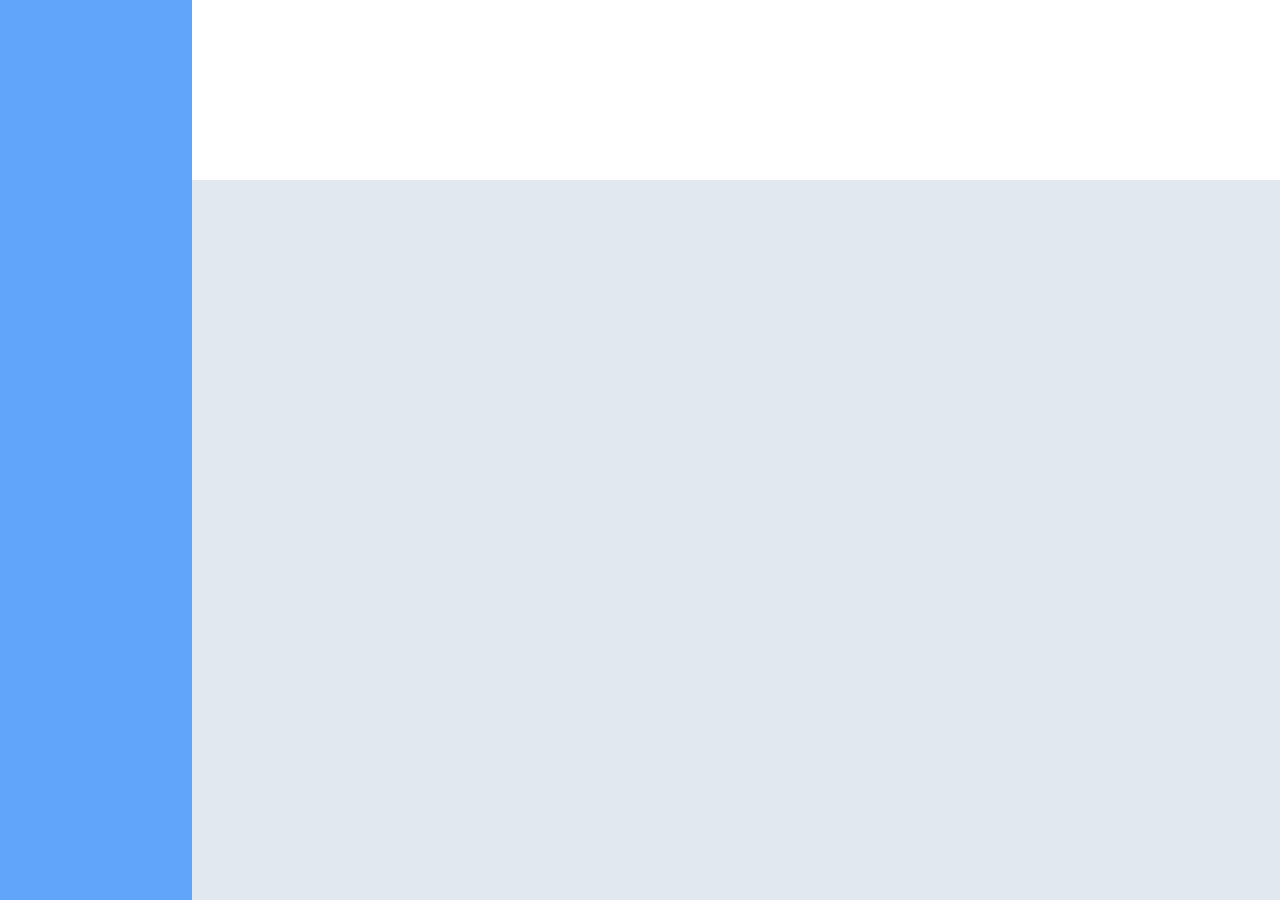
==== index.html @ 9d152184 "Set up initial structure and colour scheme" ====
<!DOCTYPE html>
<html lang="en">
	<head>
		<meta charset="UTF-8" />
		<meta name="viewport" content="width=device-width, initial-scale=1.0" />
		<link rel="stylesheet" href="style.css" />
		<title>Document</title>
	</head>
	<body>
		<!-- Sidebar -->

		<div class="sidebar"></div>

		<!-- Header -->

		<header></header>

		<!-- Main -->

		<main></main>
	</body>
</html>
---- style.css ----
@import url("https://fonts.googleapis.com/css2?family=Roboto:wght@100;300;400;500;700;900&display=swap");

/* General Styling */

* {
	box-sizing: border-box;
	padding: 0;
	margin: 0;
	font-size: 16px;
}

body {
	display: grid;
	grid-template-columns: 15% 85%;
	grid-template-rows: 20% 80%;
	grid-template-areas:
		"sidebar header"
		"sidebar main";
	height: 100vh;
}

/* Sidebar Styling */

div.sidebar {
	grid-area: sidebar;
	background-color: #60a5fa;
}

/* Header */

header {
	grid-area: header;
	background-color: white;
}

/* Main  */

main {
	grid-area: main;
	background-color: #e2e8f0;
}
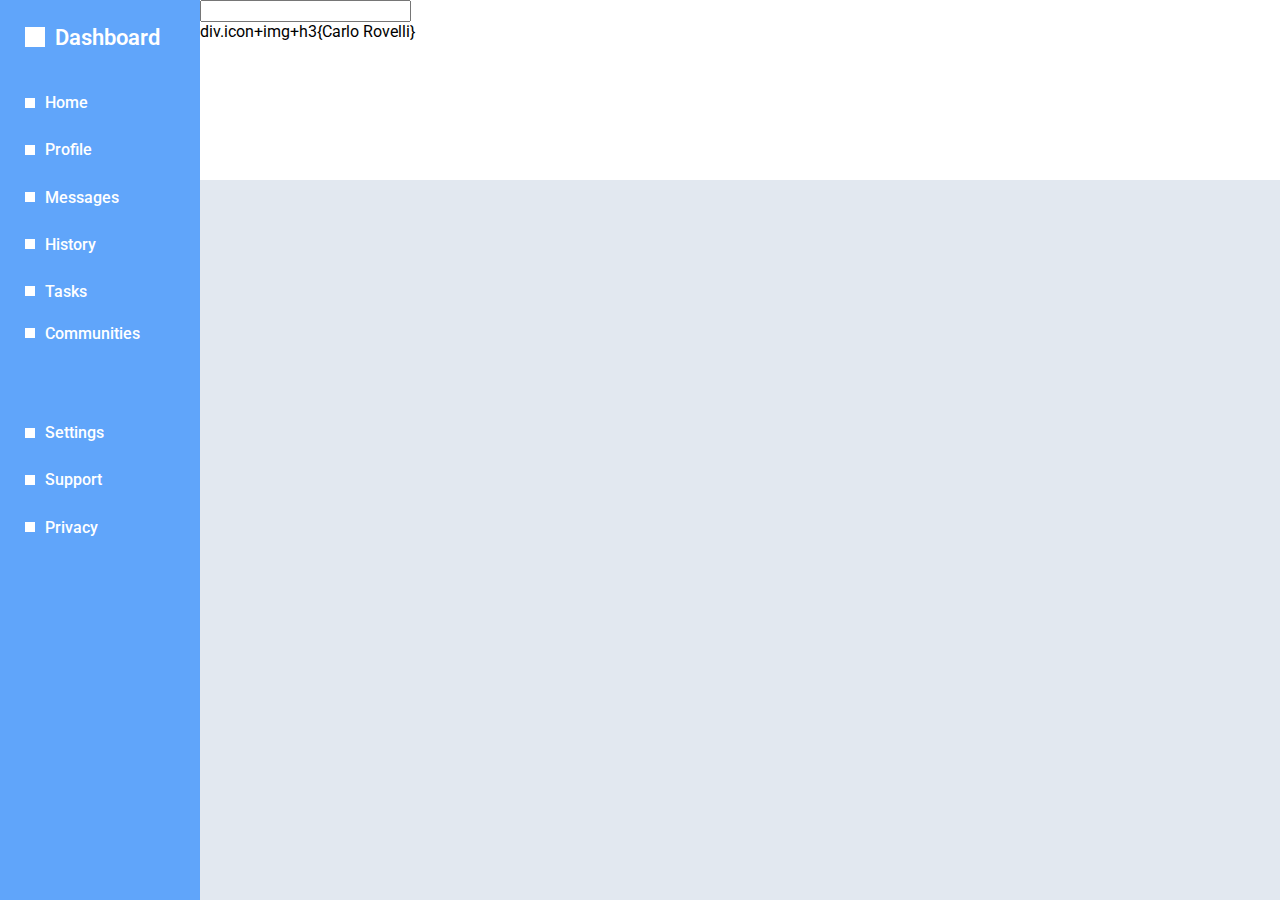
==== commit f86159af: "Finish sidebar scaffolding, begin scaffolding header" ====
--- a/index.html
+++ b/index.html
@@ -9,11 +9,65 @@
 	<body>
 		<!-- Sidebar -->
 
-		<div class="sidebar"></div>
+		<div class="sidebar">
+			<div class="nav-row-container">
+				<div class="icon" id="company-icon"></div>
+				<p class="nav-option" id="dashboard-heading">Dashboard</p>
+			</div>
+			<div class="nav-row-container">
+				<div class="icon"></div>
+				<p class="nav-option">Home</p>
+			</div>
+			<div class="nav-row-container">
+				<div class="icon"></div>
+				<p class="nav-option">Profile</p>
+			</div>
+			<div class="nav-row-container">
+				<div class="icon"></div>
+				<p class="nav-option">Messages</p>
+			</div>
+			<div class="nav-row-container">
+				<div class="icon"></div>
+				<p class="nav-option">History</p>
+			</div>
+			<div class="nav-row-container">
+				<div class="icon"></div>
+				<p class="nav-option">Tasks</p>
+			</div>
+			<div class="nav-row-container">
+				<div class="icon"></div>
+				<p class="nav-option">Communities</p>
+			</div>
+
+			<!-- \\ Empty div for space //-->
+			<!-- <div class="nav-row-container"></div> -->
+			<!-- ^^Empty div for space^^ -->
+
+			<div class="nav-row-container">
+				<div class="icon"></div>
+				<p class="nav-option">Settings</p>
+			</div>
+			<div class="nav-row-container">
+				<div class="icon"></div>
+				<p class="nav-option">Support</p>
+			</div>
+			<div class="nav-row-container">
+				<div class="icon"></div>
+				<p class="nav-option">Privacy</p>
+			</div>
+		</div>
 
 		<!-- Header -->
 
-		<header></header>
+		<div class="searchbar-container">
+			<div class="searchbar">
+				<div id="searchicon"></div>
+				<input type="search" name="search" id="site-search" />
+			</div>
+			<div class="alerts">div.icon+img+h3{Carlo Rovelli}</div>
+		</div>
+		<div class="userinfo-container"></div>
+		<div class="buttons-container"></div>
 
 		<!-- Main -->
 
--- a/style.css
+++ b/style.css
@@ -1,41 +1,118 @@
 @import url("https://fonts.googleapis.com/css2?family=Roboto:wght@100;300;400;500;700;900&display=swap");
 
+/* /////////////// */
 /* General Styling */
+/* /////////////// */
 
 * {
-	box-sizing: border-box;
+	/* box-sizing: border-box; */
 	padding: 0;
 	margin: 0;
 	font-size: 16px;
 }
 
 body {
+	font-family: roboto, sans-serif;
+
 	display: grid;
-	grid-template-columns: 15% 85%;
-	grid-template-rows: 20% 80%;
+	grid-template: 20% 80% / minmax(200px, 15%) minmax(auto, 85%);
 	grid-template-areas:
 		"sidebar header"
 		"sidebar main";
 	height: 100vh;
 }
 
+/* /////////////// */
 /* Sidebar Styling */
+/* /////////////// */
 
 div.sidebar {
+	background-color: #60a5fa;
+	z-index: 3;
 	grid-area: sidebar;
-	background-color: #60a5fa;
+	display: grid;
+	grid-template-columns: 1fr;
+	grid-template-rows: 2fr repeat(11, 1fr) 8fr;
+	gap: 10px;
+	padding-left: 25px;
+	color: white;
 }
 
+.nav-row-container {
+	display: grid;
+	grid-template-columns: auto 1fr;
+	align-items: center;
+	gap: 10px;
+	font-weight: 500;
+}
+
+/* Used Nth Selector instead of adding empty div */
+.nav-row-container:nth-child(7) {
+	grid-row: 7 / 9;
+	align-self: flex-start;
+	padding-top: 4px;
+}
+
+.icon {
+	background-color: white;
+	height: 10px;
+	aspect-ratio: 1/1;
+}
+
+.nav-option {
+	margin: 0;
+}
+
+#dashboard-heading {
+	font-size: 1.4rem;
+	font-weight: 600;
+}
+
+#company-icon {
+	height: 20px;
+	aspect-ratio: 1/1;
+}
+/* ////// */
 /* Header */
+/* ////// */
 
 header {
+	background-color: white;
+	z-index: 2;
+	box-shadow: 0px 1px 10px 1px rgba(0, 0, 0, 0.5);
+	display: grid;
+	grid-template-columns: 1fr;
+	grid-template-rows: 40% 60%;
 	grid-area: header;
-	background-color: white;
 }
 
+/* searchbar container */
+
+.searchbar-container {
+}
+
+.searchicon
+
+/* userinfo-container */
+
+.searchicon {
+}
+
+#site-search {
+}
+
+/* buttons-container */
+
+.buttons-container {
+}
+
+/* ///// */
 /* Main  */
+/* ///// */
 
 main {
+	background-color: #e2e8f0;
+	z-index: 1;
+
 	grid-area: main;
-	background-color: #e2e8f0;
 }
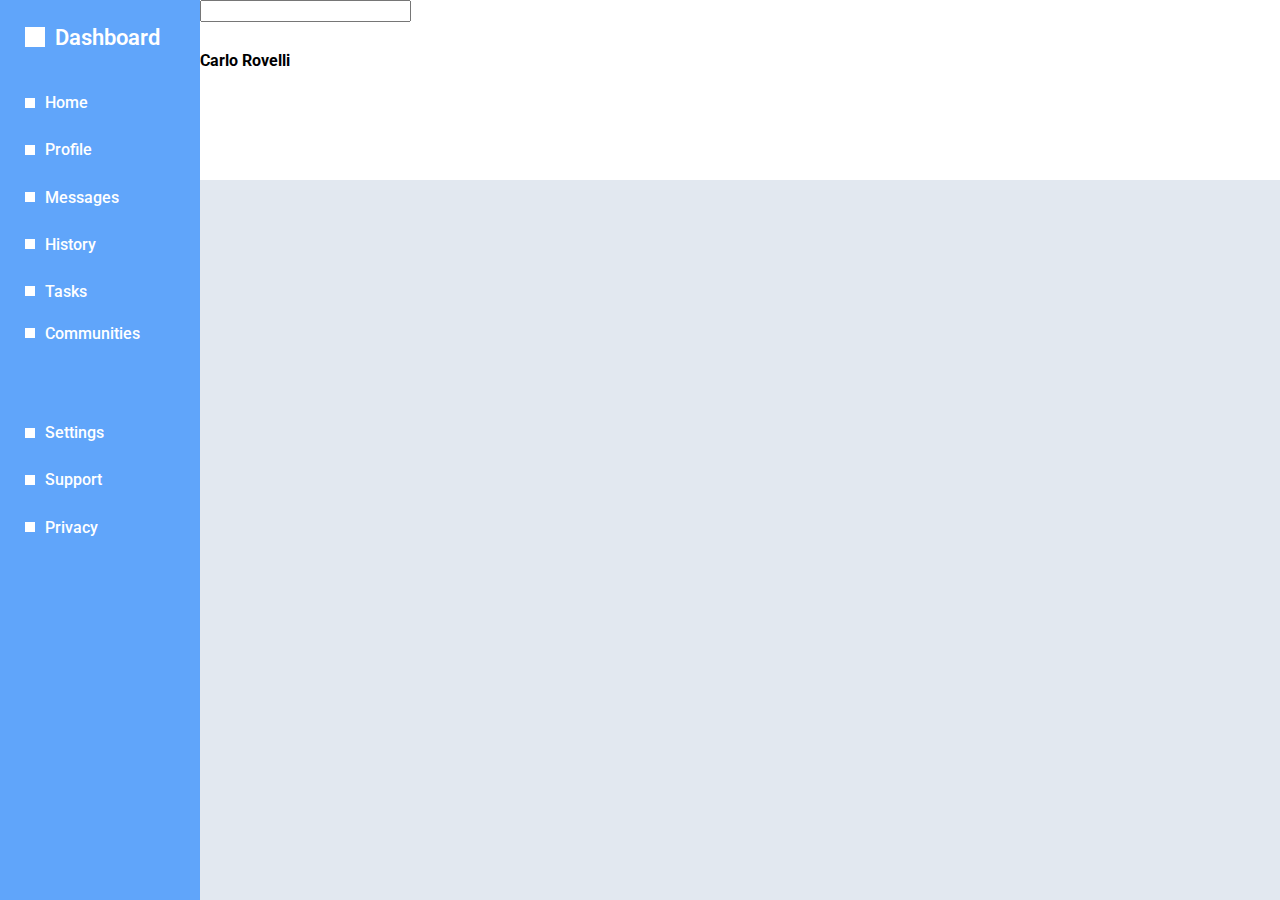
==== commit 8ef80500: "Some stuff missed in last commit" ====
--- a/index.html
+++ b/index.html
@@ -64,7 +64,11 @@
 				<div id="searchicon"></div>
 				<input type="search" name="search" id="site-search" />
 			</div>
-			<div class="alerts">div.icon+img+h3{Carlo Rovelli}</div>
+			<div class="alerts">
+				<div class="icon"></div>
+				<img src="" alt="" />
+				<h3>Carlo Rovelli</h3>
+			</div>
 		</div>
 		<div class="userinfo-container"></div>
 		<div class="buttons-container"></div>
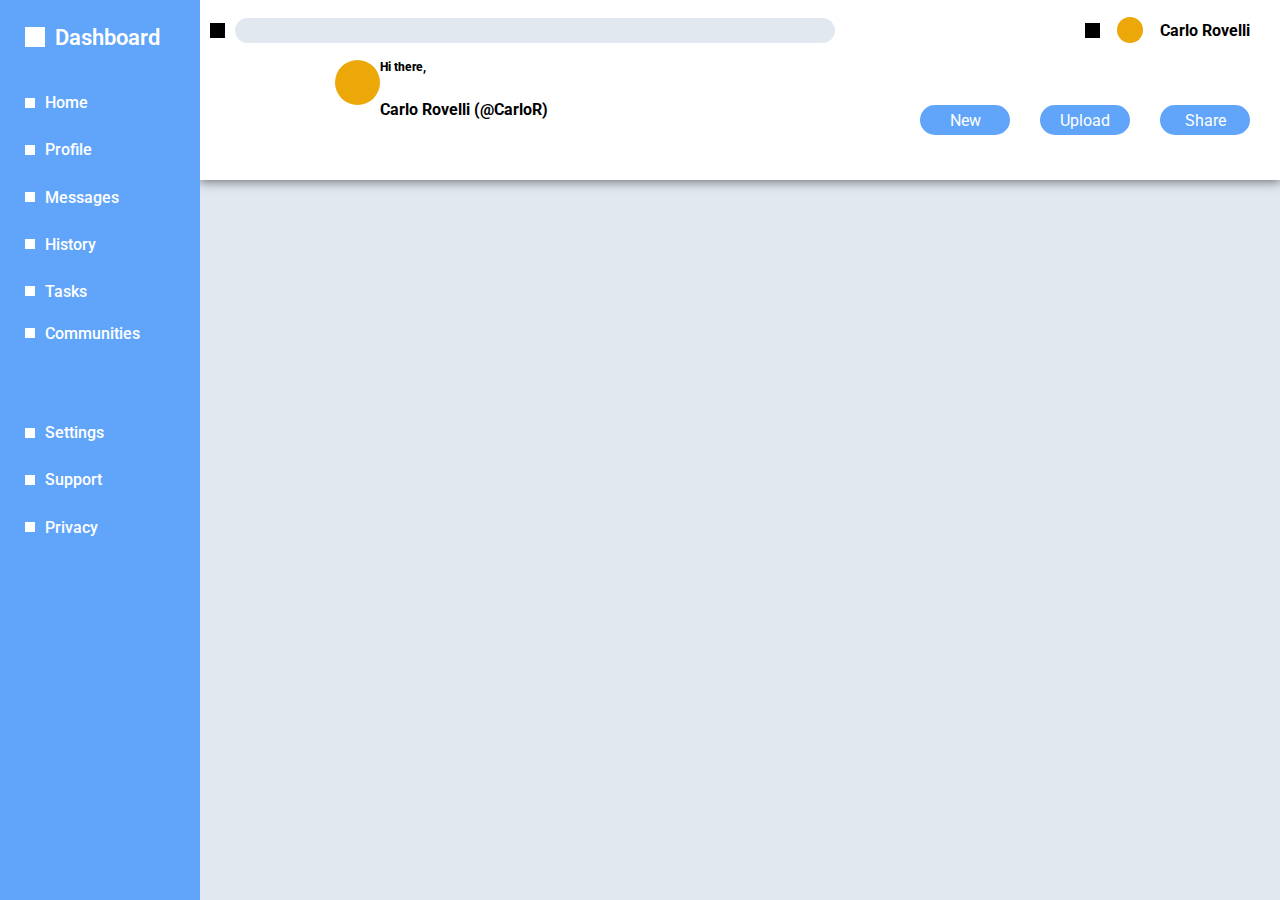
==== commit db57a313: "Create Header, although needs to be aligned properly" ====
--- a/index.html
+++ b/index.html
@@ -59,19 +59,32 @@
 
 		<!-- Header -->
 
-		<div class="searchbar-container">
-			<div class="searchbar">
-				<div id="searchicon"></div>
-				<input type="search" name="search" id="site-search" />
+		<header>
+			<div class="searchbar-container">
+			
+					<div id="searchicon"></div>
+					<input type="search" name="search" id="site-search" />
+				</div>
+				<div class="alerts-container">
+					<div id="alerts-icon"></div>
+					<!-- <img src="" alt="" /> Use below placeholder -->
+					<div id="placeholder-pic1"></div>
+					<h3 id="top-right-username">Carlo Rovelli</h3>
+				</div>
 			</div>
-			<div class="alerts">
-				<div class="icon"></div>
-				<img src="" alt="" />
-				<h3>Carlo Rovelli</h3>
+			<div class="userinfo-container">
+				<div  id="placeholder-pic1" class="user-welcome"></div>
+					<div	div class="header-welcome-container">
+						<p>Hi there,</p>
+						<h1>Carlo Rovelli (@CarloR)</h1>
+					</div>
+				</div>
+			<div class="buttons-container">
+				<button class="header-buttons">New</button>
+				<button class="header-buttons">Upload</button>
+				<button class="header-buttons">Share</button>
 			</div>
-		</div>
-		<div class="userinfo-container"></div>
-		<div class="buttons-container"></div>
+		</header>
 
 		<!-- Main -->
 
--- a/style.css
+++ b/style.css
@@ -1,4 +1,12 @@
 @import url("https://fonts.googleapis.com/css2?family=Roboto:wght@100;300;400;500;700;900&display=swap");
+
+/* removes default cancel on search input */
+input[type="search"]::-webkit-search-decoration,
+input[type="search"]::-webkit-search-cancel-button,
+input[type="search"]::-webkit-search-results-button,
+input[type="search"]::-webkit-search-results-decoration {
+	-webkit-appearance: none;
+}
 
 /* /////////////// */
 /* General Styling */
@@ -20,6 +28,7 @@
 		"sidebar header"
 		"sidebar main";
 	height: 100vh;
+	width: 100vw;
 }
 
 /* /////////////// */
@@ -80,30 +89,125 @@
 	background-color: white;
 	z-index: 2;
 	box-shadow: 0px 1px 10px 1px rgba(0, 0, 0, 0.5);
-	display: grid;
-	grid-template-columns: 1fr;
-	grid-template-rows: 40% 60%;
 	grid-area: header;
+
+	display: grid;
+
+	grid-template-columns: 2fr 1fr;
+	grid-template-rows: 1fr 2fr;
+}
+
+/* .userinfo-container,
+.searchbar-container {
+	padding-left: 30px;
+} */
+
+.header-welcome-container,
+.buttons {
+	padding-right: 50px;
 }
 
 /* searchbar container */
 
 .searchbar-container {
-}
-
-.searchicon
+	display: grid;
+	grid-template-columns: 1fr 6fr 3fr;
+	justify-items: right;
+	align-items: center;
+	gap: 10px;
+}
+
+#searchicon {
+	background-color: black;
+	height: 15px;
+	aspect-ratio: 1/1;
+}
+
+#site-search {
+	border-radius: 50px;
+	background-color: #e2e8f0;
+	border: none;
+	width: 600px;
+	height: 25px;
+}
+
+/* alerts-container */
+
+.alerts-container {
+	display: grid;
+	grid-template-columns: repeat(4, 1fr) 2fr;
+	align-items: center;
+}
+
+#alerts-icon {
+	background-color: black;
+	height: 15px;
+	aspect-ratio: 1/1;
+	grid-column-start: 3;
+	justify-self: right;
+}
+
+#placeholder-pic1 {
+	background-color: rgb(236, 167, 8);
+	border-radius: 50px;
+	height: 26px;
+	aspect-ratio: 1/1;
+	justify-self: center;
+}
+
+#top-right-username {
+	justify-self: left;
+}
 
 /* userinfo-container */
 
-.searchicon {
-}
-
-#site-search {
+.userinfo-container {
+	display: grid;
+	grid-template-columns: 1fr 3fr;
+}
+
+.header-welcome-container {
+	display: grid;
+	grid-template-rows: 1fr 2fr;
+}
+
+#placeholder-pic1.user-welcome {
+	height: 45px;
+	justify-self: right;
+	/* align-self: self-start; */
+	align-items: center;
+}
+
+div.header-welcome-container > p {
+	font-size: 12px;
+	font-weight: 800;
+	/* align-self: self-end; */
+	align-items: center;
+}
+
+div.header-welcome-container > h1 {
+	/* align-self: self-start; */
+	align-items: center;
 }
 
 /* buttons-container */
 
 .buttons-container {
+	display: grid;
+	grid-template-columns: repeat(3, 1fr);
+	align-items: center;
+}
+
+.header-buttons {
+	font: inherit;
+	border: none;
+	width: 90px;
+	height: 30px;
+	padding: 5px;
+	cursor: pointer;
+	color: white;
+	background-color: #60a5fa;
+	border-radius: 50px;
 }
 
 /* ///// */
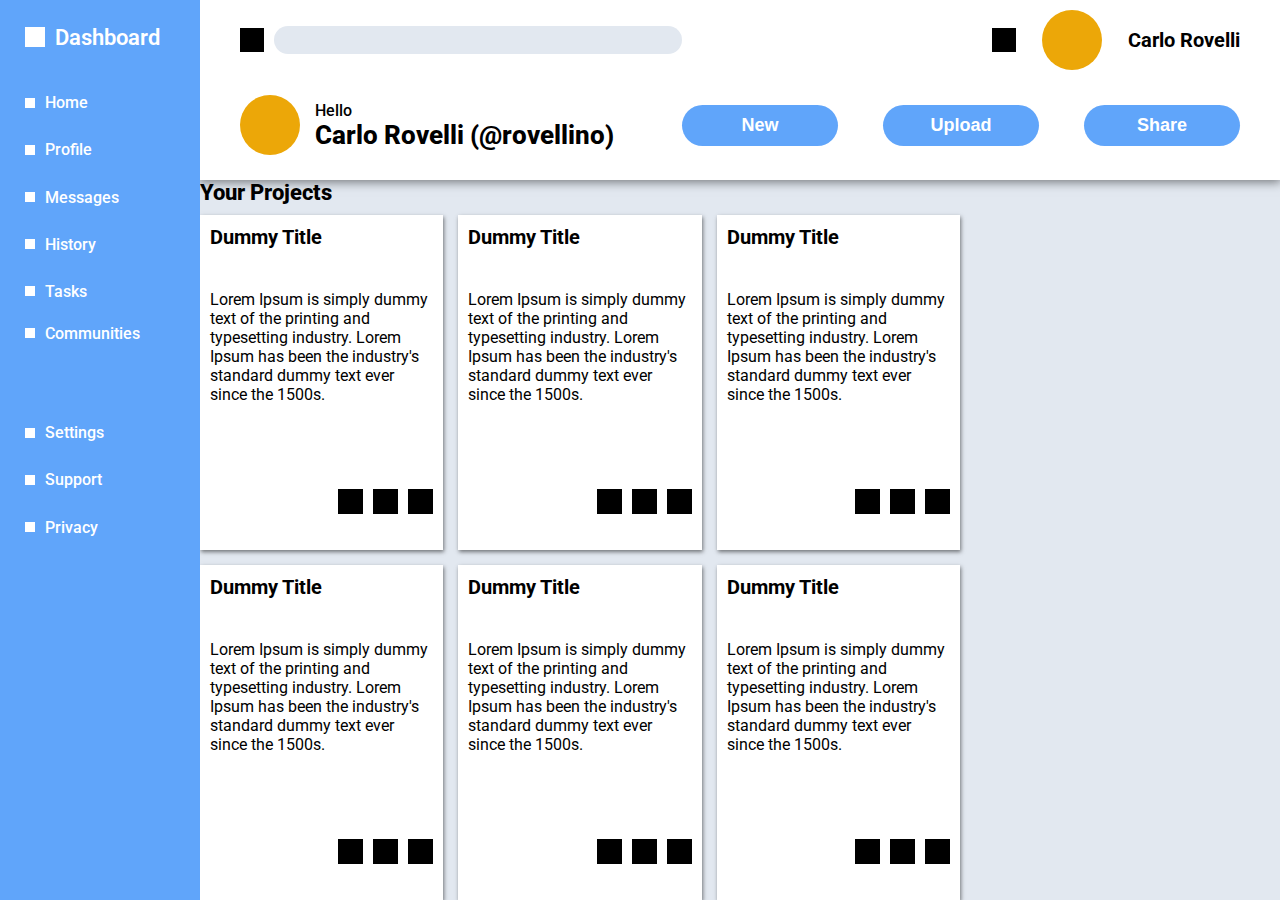
==== commit af0bd4ad: "Create responsive card deck using grid" ====
--- a/index.html
+++ b/index.html
@@ -61,33 +61,124 @@
 
 		<header>
 			<div class="searchbar-container">
-			
-					<div id="searchicon"></div>
-					<input type="search" name="search" id="site-search" />
-				</div>
-				<div class="alerts-container">
-					<div id="alerts-icon"></div>
-					<!-- <img src="" alt="" /> Use below placeholder -->
-					<div id="placeholder-pic1"></div>
-					<h3 id="top-right-username">Carlo Rovelli</h3>
+				<div id="search-icon"></div>
+				<input type="search" />
+			</div>
+
+			<div class="alerts-container">
+				<div id="alerts-icon"></div>
+				<div id="placeholder-pic1"></div>
+				<div id="top-right-username">Carlo Rovelli</div>
+			</div>
+
+			<div class="userinfo-container">
+				<div id="placeholder-pic1"></div>
+				<div class="info-text">
+					<p>Hello</p>
+					<h2>Carlo Rovelli (@rovellino)</h2>
 				</div>
 			</div>
-			<div class="userinfo-container">
-				<div  id="placeholder-pic1" class="user-welcome"></div>
-					<div	div class="header-welcome-container">
-						<p>Hi there,</p>
-						<h1>Carlo Rovelli (@CarloR)</h1>
-					</div>
-				</div>
-			<div class="buttons-container">
-				<button class="header-buttons">New</button>
-				<button class="header-buttons">Upload</button>
-				<button class="header-buttons">Share</button>
+
+			<div class="header-button-container">
+				<button class="header-buttons">New</button
+				><button class="header-buttons">Upload</button
+				><button class="header-buttons">Share</button>
 			</div>
+
+			<div class="buttons-container"></div>
 		</header>
 
 		<!-- Main -->
-
-		<main></main>
+		<main>
+			<div class="your-projects">
+				<h3>Your Projects</h3>
+				<div class="projects-container">
+					<div class="project-cards">
+						<h3>Dummy Title</h3>
+						<p>
+							Lorem Ipsum is simply dummy text of the printing and
+							typesetting industry. Lorem Ipsum has been the
+							industry's standard dummy text ever since the 1500s.
+						</p>
+						<div class="bottom-cards">
+							<div></div>
+							<div class="social-icons"></div>
+							<div class="social-icons"></div>
+							<div class="social-icons"></div>
+						</div>
+					</div>
+					<div class="project-cards">
+						<h3>Dummy Title</h3>
+						<p>
+							Lorem Ipsum is simply dummy text of the printing and
+							typesetting industry. Lorem Ipsum has been the
+							industry's standard dummy text ever since the 1500s.
+						</p>
+						<div class="bottom-cards">
+							<div></div>
+							<div class="social-icons"></div>
+							<div class="social-icons"></div>
+							<div class="social-icons"></div>
+						</div>
+					</div>
+					<div class="project-cards">
+						<h3>Dummy Title</h3>
+						<p>
+							Lorem Ipsum is simply dummy text of the printing and
+							typesetting industry. Lorem Ipsum has been the
+							industry's standard dummy text ever since the 1500s.
+						</p>
+						<div class="bottom-cards">
+							<div></div>
+							<div class="social-icons"></div>
+							<div class="social-icons"></div>
+							<div class="social-icons"></div>
+						</div>
+					</div>
+					<div class="project-cards">
+						<h3>Dummy Title</h3>
+						<p>
+							Lorem Ipsum is simply dummy text of the printing and
+							typesetting industry. Lorem Ipsum has been the
+							industry's standard dummy text ever since the 1500s.
+						</p>
+						<div class="bottom-cards">
+							<div></div>
+							<div class="social-icons"></div>
+							<div class="social-icons"></div>
+							<div class="social-icons"></div>
+						</div>
+					</div>
+					<div class="project-cards">
+						<h3>Dummy Title</h3>
+						<p>
+							Lorem Ipsum is simply dummy text of the printing and
+							typesetting industry. Lorem Ipsum has been the
+							industry's standard dummy text ever since the 1500s.
+						</p>
+						<div class="bottom-cards">
+							<div></div>
+							<div class="social-icons"></div>
+							<div class="social-icons"></div>
+							<div class="social-icons"></div>
+						</div>
+					</div>
+					<div class="project-cards">
+						<h3>Dummy Title</h3>
+						<p>
+							Lorem Ipsum is simply dummy text of the printing and
+							typesetting industry. Lorem Ipsum has been the
+							industry's standard dummy text ever since the 1500s.
+						</p>
+						<div class="bottom-cards">
+							<div></div>
+							<div class="social-icons"></div>
+							<div class="social-icons"></div>
+							<div class="social-icons"></div>
+						</div>
+					</div>
+				</div>
+			</div>
+		</main>
 	</body>
 </html>
--- a/style.css
+++ b/style.css
@@ -13,7 +13,7 @@
 /* /////////////// */
 
 * {
-	/* box-sizing: border-box; */
+	box-sizing: border-box;
 	padding: 0;
 	margin: 0;
 	font-size: 16px;
@@ -23,7 +23,7 @@
 	font-family: roboto, sans-serif;
 
 	display: grid;
-	grid-template: 20% 80% / minmax(200px, 15%) minmax(auto, 85%);
+	grid-template: 2fr 8fr / minmax(200px, 15%) minmax(auto, 85%);
 	grid-template-areas:
 		"sidebar header"
 		"sidebar main";
@@ -92,70 +92,66 @@
 	grid-area: header;
 
 	display: grid;
-
-	grid-template-columns: 2fr 1fr;
-	grid-template-rows: 1fr 2fr;
-}
-
-/* .userinfo-container,
+	grid-template-columns: 3fr 2fr;
+	grid-template-rows: max-content max-content;
+	row-gap: 25px;
+
+	padding: 10px 40px 0;
+}
+
+/* searchbar-container */
+
 .searchbar-container {
-	padding-left: 30px;
-} */
-
-.header-welcome-container,
-.buttons {
-	padding-right: 50px;
-}
-
-/* searchbar container */
-
-.searchbar-container {
-	display: grid;
-	grid-template-columns: 1fr 6fr 3fr;
-	justify-items: right;
-	align-items: center;
-	gap: 10px;
-}
-
-#searchicon {
+	display: grid;
+	grid-template-columns: min-content auto;
+	gap: 10px;
+	align-items: center;
+}
+
+#search-icon {
+	height: 24px;
 	background-color: black;
-	height: 15px;
-	aspect-ratio: 1/1;
-}
-
-#site-search {
-	border-radius: 50px;
+	aspect-ratio: 1/1;
+}
+
+input[type="search"] {
 	background-color: #e2e8f0;
+	border-radius: 15px;
 	border: none;
-	width: 600px;
-	height: 25px;
+	max-width: 700px;
+	min-width: 400px;
+	height: 28px;
+	grid-column: span 1;
 }
 
 /* alerts-container */
 
 .alerts-container {
 	display: grid;
-	grid-template-columns: repeat(4, 1fr) 2fr;
-	align-items: center;
+	grid-template-columns: 1fr 1fr 1fr;
+	align-items: center;
+	justify-self: right;
 }
 
 #alerts-icon {
 	background-color: black;
 	height: 15px;
 	aspect-ratio: 1/1;
-	grid-column-start: 3;
 	justify-self: right;
+	height: 24px;
 }
 
 #placeholder-pic1 {
 	background-color: rgb(236, 167, 8);
 	border-radius: 50px;
-	height: 26px;
+	height: 40px;
 	aspect-ratio: 1/1;
 	justify-self: center;
 }
 
 #top-right-username {
+	font-size: 20px;
+	font-weight: 700;
 	justify-self: left;
 }
 
@@ -163,54 +159,54 @@
 
 .userinfo-container {
 	display: grid;
-	grid-template-columns: 1fr 3fr;
-}
-
-.header-welcome-container {
-	display: grid;
-	grid-template-rows: 1fr 2fr;
-}
-
-#placeholder-pic1.user-welcome {
-	height: 45px;
-	justify-self: right;
-	/* align-self: self-start; */
-	align-items: center;
-}
-
-div.header-welcome-container > p {
-	font-size: 12px;
+	grid-template-columns: auto 1fr;
+	grid-template-rows: max-content;
+	align-items: center;
+	gap: 15px;
+}
+
+#placeholder-pic1 {
+	background-color: rgb(236, 167, 8);
+	grid-row: 1 span 2;
+	border-radius: 50px;
+	height: 60px;
+	aspect-ratio: 1/1;
+}
+
+.info-text {
+	display: grid;
+	grid-template: 1 / 1;
+}
+
+.info-text p {
+	font-weight: 500;
+}
+
+.info-text h2 {
+	font-size: 26px;
 	font-weight: 800;
-	/* align-self: self-end; */
-	align-items: center;
-}
-
-div.header-welcome-container > h1 {
-	/* align-self: self-start; */
-	align-items: center;
-}
-
-/* buttons-container */
-
-.buttons-container {
-	display: grid;
-	grid-template-columns: repeat(3, 1fr);
-	align-items: center;
+}
+
+/* header-button-container */
+.header-button-container {
+	display: grid;
+	grid-template-columns: 1fr 1fr 1fr;
+	align-items: center;
+	gap: 45px;
 }
 
 .header-buttons {
-	font: inherit;
+	background-color: #60a5fa;
+
+	color: white;
 	border: none;
-	width: 90px;
-	height: 30px;
-	padding: 5px;
-	cursor: pointer;
-	color: white;
-	background-color: #60a5fa;
+	font-size: large;
+	font-weight: 600;
+	width: 156px;
+	padding: 10px 0;
 	border-radius: 50px;
 }
-
-/* ///// */
+/* ///// *
 /* Main  */
 /* ///// */
 
@@ -219,4 +215,51 @@
 	z-index: 1;
 
 	grid-area: main;
-}
+
+	display: grid;
+	grid-template-columns: auto 320px;
+}
+
+.your-projects {
+	display: grid;
+	grid-template-rows: min-content auto;
+	gap: 10px;
+}
+
+.your-projects > h3 {
+	font-weight: 800;
+	font-size: 22px;
+}
+
+.social-icons {
+	background-color: black;
+	height: 25px;
+	aspect-ratio: 1/1;
+	align-self: center;
+}
+
+.projects-container {
+	display: grid;
+	grid-template-columns: repeat(auto-fit, minmax(240px, 1fr));
+	gap: 15px;
+}
+
+.project-cards {
+	display: grid;
+	grid-template-rows: 2fr 5fr 3fr;
+	background-color: white;
+	box-shadow: 1px 2px 4px rgba(0, 0, 0, 0.5);
+	height: 100%;
+	padding: 10px 10px 0 10px;
+}
+
+.project-cards > h3 {
+	font-size: 20px;
+	font-weight: 700;
+}
+
+.bottom-cards {
+	display: grid;
+	grid-template-columns: 1fr auto auto auto;
+	gap: 10px;
+}
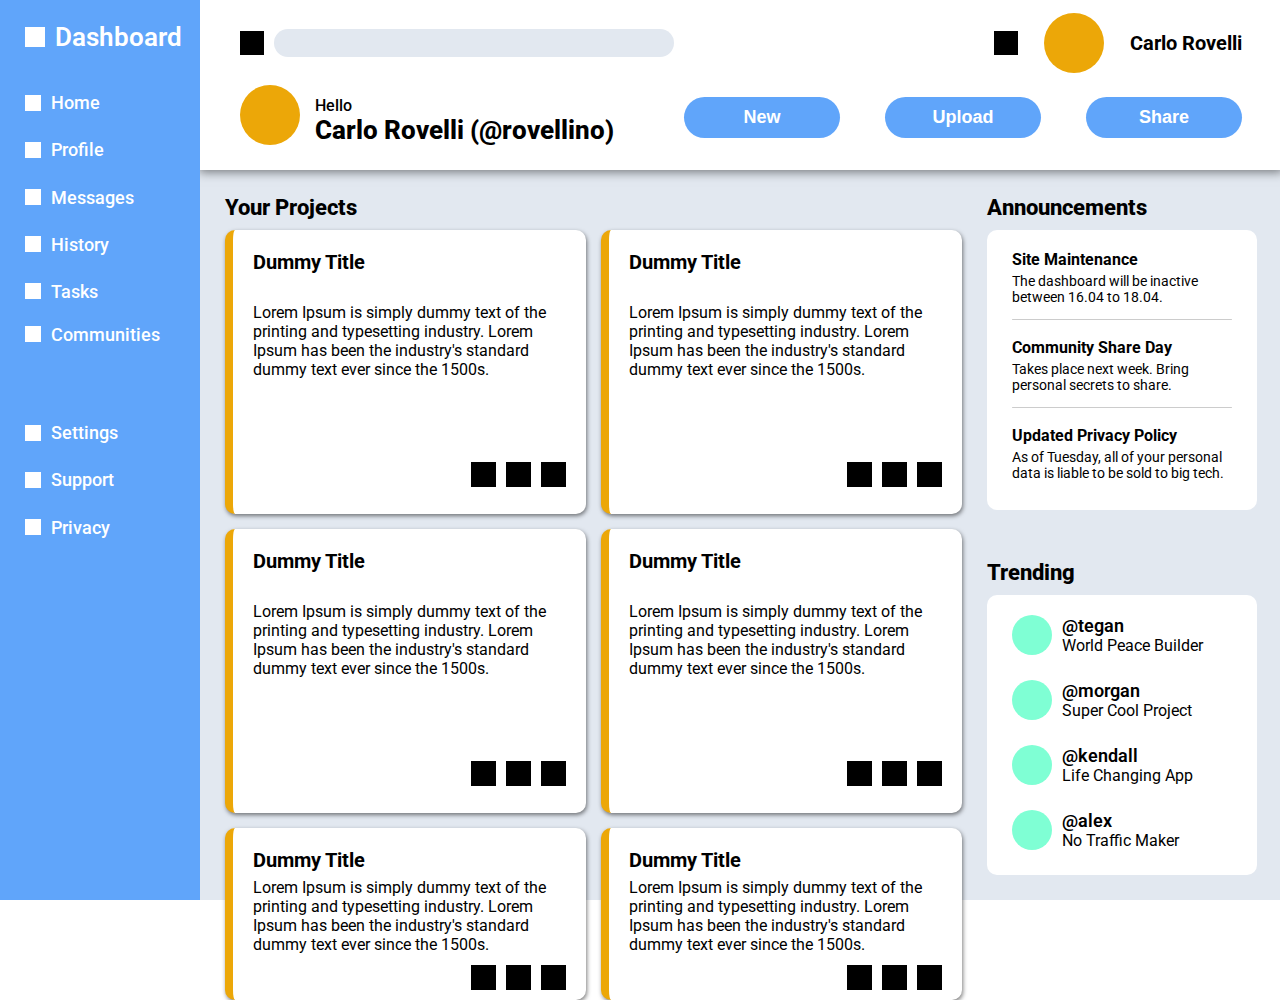
==== commit d11b86da: "Complete first iteration without correct images" ====
--- a/index.html
+++ b/index.html
@@ -179,6 +179,80 @@
 					</div>
 				</div>
 			</div>
+
+			<div class="main-left">
+				<div class="announcements-container">
+					<h3>Announcements</h3>
+					<div class="announcements-list">
+						<div class="announcement">
+							<h4>Site Maintenance</h4>
+							<p>
+								The dashboard will be inactive between 16.04 to
+								18.04.
+							</p>
+						</div>
+						<div class="line-break"></div>
+						<div class="announcement">
+							<h4>Community Share Day</h4>
+							<p>
+								Takes place next week. Bring personal secrets to
+								share.
+							</p>
+						</div>
+						<div class="line-break"></div>
+						<div class="announcement">
+							<h4>Updated Privacy Policy</h4>
+							<p>
+								As of Tuesday, all of your personal data is
+								liable to be sold to big tech.
+							</p>
+						</div>
+					</div>
+				</div>
+
+				<!-- Trending -->
+
+				<div class="trending">
+					<h3>Trending</h3>
+					<div class="trending-container">
+						<div class="trending-card">
+							<div class="user-pic"></div>
+							<div class="socials">
+								<p class="tag">@tegan</p>
+								<p class="username">World Peace Builder</p>
+							</div>
+							<div></div>
+						</div>
+
+						<div class="trending-card">
+							<div class="user-pic"></div>
+							<div class="socials">
+								<p class="tag">@morgan</p>
+								<p class="username">Super Cool Project</p>
+							</div>
+							<div></div>
+						</div>
+
+						<div class="trending-card">
+							<div class="user-pic"></div>
+							<div class="socials">
+								<p class="tag">@kendall</p>
+								<p class="username">Life Changing App</p>
+							</div>
+							<div></div>
+						</div>
+
+						<div class="trending-card">
+							<div class="user-pic"></div>
+							<div class="socials">
+								<p class="tag">@alex</p>
+								<p class="username">No Traffic Maker</p>
+							</div>
+							<div></div>
+						</div>
+					</div>
+				</div>
+			</div>
 		</main>
 	</body>
 </html>
--- a/style.css
+++ b/style.css
@@ -24,6 +24,7 @@
 
 	display: grid;
 	grid-template: 2fr 8fr / minmax(200px, 15%) minmax(auto, 85%);
+
 	grid-template-areas:
 		"sidebar header"
 		"sidebar main";
@@ -64,7 +65,7 @@
 
 .icon {
 	background-color: white;
-	height: 10px;
+	height: 16px;
 	aspect-ratio: 1/1;
 }
 
@@ -73,7 +74,7 @@
 }
 
 #dashboard-heading {
-	font-size: 1.4rem;
+	font-size: 26px;
 	font-weight: 600;
 }
 
@@ -81,6 +82,11 @@
 	height: 20px;
 	aspect-ratio: 1/1;
 }
+
+p.nav-option {
+	font-size: 18px;
+}
+
 /* ////// */
 /* Header */
 /* ////// */
@@ -93,10 +99,10 @@
 
 	display: grid;
 	grid-template-columns: 3fr 2fr;
-	grid-template-rows: max-content max-content;
-	row-gap: 25px;
-
-	padding: 10px 40px 0;
+	grid-template-rows: 1fr 1fr;
+
+	padding: 10px 40px 10px;
+	gap: 10px;
 }
 
 /* searchbar-container */
@@ -161,7 +167,7 @@
 	display: grid;
 	grid-template-columns: auto 1fr;
 	grid-template-rows: max-content;
-	align-items: center;
+	align-items: end;
 	gap: 15px;
 }
 
@@ -218,15 +224,31 @@
 
 	display: grid;
 	grid-template-columns: auto 320px;
-}
+	/* grid-template-columns: auto 1fr; */
+}
+
+.main-left {
+	display: grid;
+	grid-template-rows: 1fr 1fr;
+}
+
+.project-cards,
+.announcements-list,
+.trending-container {
+	border-radius: 10px;
+	background-color: white;
+}
+
+/* your-projects */
 
 .your-projects {
 	display: grid;
 	grid-template-rows: min-content auto;
 	gap: 10px;
-}
-
-.your-projects > h3 {
+	padding: 25px 0px 10px 25px;
+}
+
+div > h3 {
 	font-weight: 800;
 	font-size: 22px;
 }
@@ -241,16 +263,17 @@
 .projects-container {
 	display: grid;
 	grid-template-columns: repeat(auto-fit, minmax(240px, 1fr));
+	grid-template-rows: repeat(auto-fit, minmax(284px, 196px));
 	gap: 15px;
 }
 
 .project-cards {
 	display: grid;
 	grid-template-rows: 2fr 5fr 3fr;
-	background-color: white;
 	box-shadow: 1px 2px 4px rgba(0, 0, 0, 0.5);
 	height: 100%;
-	padding: 10px 10px 0 10px;
+	padding: 20px 20px 0 20px;
+	border-left: rgb(236, 167, 8) solid 8px;
 }
 
 .project-cards > h3 {
@@ -263,3 +286,86 @@
 	grid-template-columns: 1fr auto auto auto;
 	gap: 10px;
 }
+
+/* announcements */
+
+.announcements-container {
+	display: grid;
+	grid-template-rows: min-content auto;
+	grid-template-columns: 100%;
+	padding: 25px;
+	gap: 10px;
+}
+
+.announcements-list {
+	display: grid;
+	background-color: white;
+
+	padding: 20px 25px 25px 25px;
+	gap: 10px;
+}
+
+.announcement {
+	display: grid;
+}
+
+.announcement > p {
+	font-size: 5px;
+}
+
+.line-break {
+	height: 1px;
+	width: 100%;
+	background-color: grey;
+	opacity: 0.4;
+	border-radius: 2px;
+}
+
+/* trending */
+
+.user-pic {
+	height: 40px;
+	aspect-ratio: 1/1;
+	background-color: aquamarine;
+	border-radius: 50px;
+}
+
+.trending {
+	display: grid;
+	grid-template-rows: min-content min-content;
+	grid-template-columns: 100%;
+
+	gap: 10px;
+	padding: 25px;
+	align-self: self-start;
+}
+
+.trending-container {
+	display: grid;
+	grid-template-rows: repeat(4, 1fr);
+
+	align-items: center;
+	justify-content: flex-start;
+	padding: 20px 25px 25px 25px;
+	gap: 25px;
+}
+
+.trending-card {
+	display: grid;
+	grid-template-columns: min-content max-content auto;
+	gap: 10px;
+	align-items: center;
+}
+
+.announcement p:nth-child(1) {
+	font-weight: 900;
+	font-size: 16px;
+}
+.announcement p:nth-child(2) {
+	font-size: 14px;
+}
+
+p.tag {
+	font-weight: 600;
+	font-size: 18px;
+}
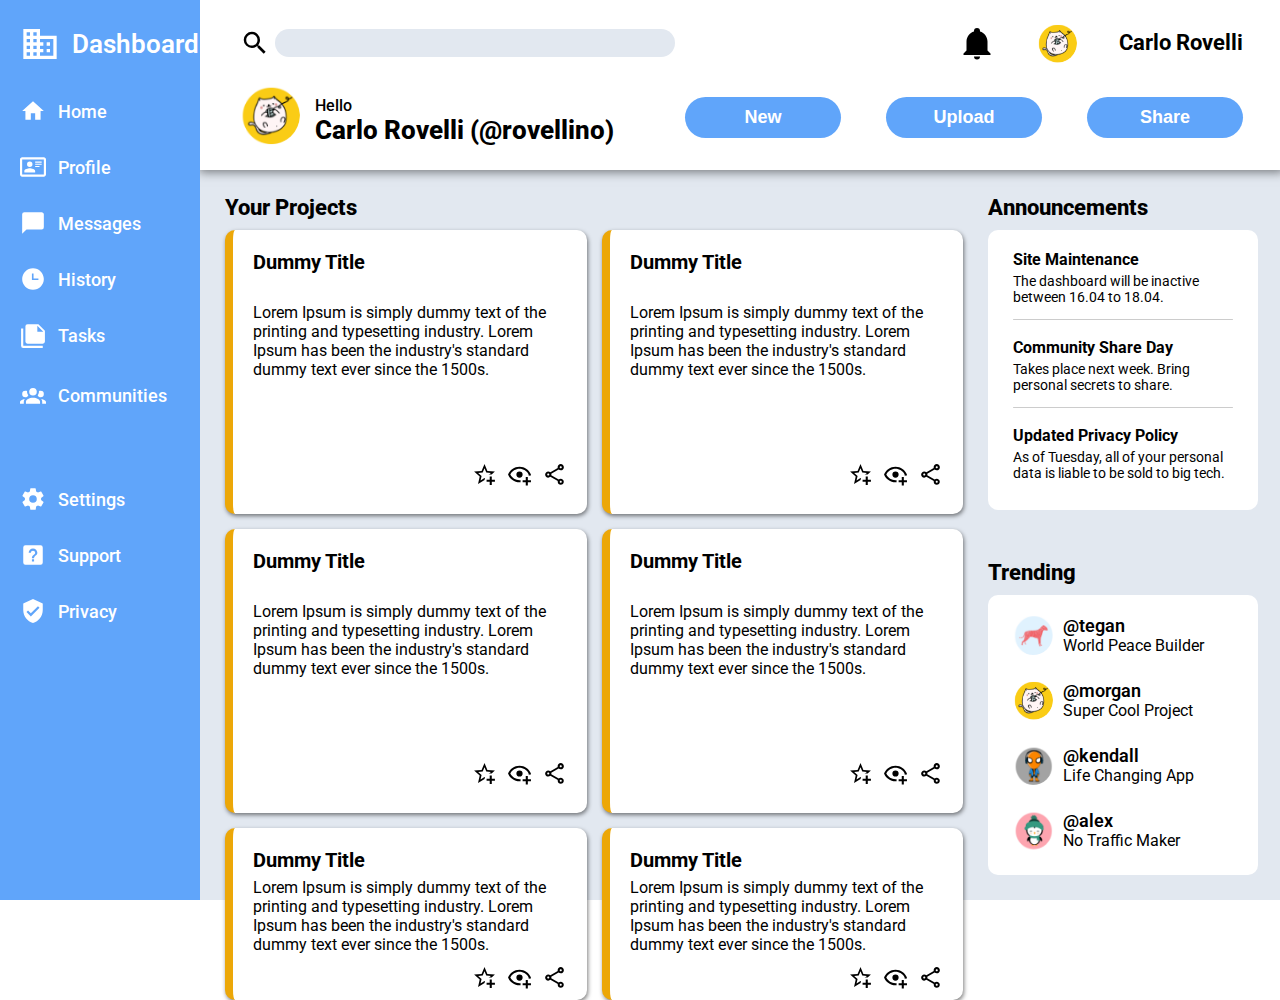
==== commit 0d03cb0c: "Add icons" ====
--- a/index.html
+++ b/index.html
@@ -11,48 +11,133 @@
 
 		<div class="sidebar">
 			<div class="nav-row-container">
-				<div class="icon" id="company-icon"></div>
+				<svg
+					id="company-icon"
+					xmlns="http://www.w3.org/2000/svg"
+					viewBox="0 0 24 24"
+				>
+					<title>domain</title>
+					<path
+						d="M18,15H16V17H18M18,11H16V13H18M20,19H12V17H14V15H12V13H14V11H12V9H20M10,7H8V5H10M10,11H8V9H10M10,15H8V13H10M10,19H8V17H10M6,7H4V5H6M6,11H4V9H6M6,15H4V13H6M6,19H4V17H6M12,7V3H2V21H22V7H12Z"
+					/>
+				</svg>
+
 				<p class="nav-option" id="dashboard-heading">Dashboard</p>
 			</div>
 			<div class="nav-row-container">
-				<div class="icon"></div>
+				<svg
+					class="icon"
+					xmlns="http://www.w3.org/2000/svg"
+					viewBox="0 0 24 24"
+				>
+					<title>home</title>
+					<path d="M10,20V14H14V20H19V12H22L12,3L2,12H5V20H10Z" />
+				</svg>
 				<p class="nav-option">Home</p>
 			</div>
 			<div class="nav-row-container">
-				<div class="icon"></div>
+				<svg
+					class="icon"
+					xmlns="http://www.w3.org/2000/svg"
+					viewBox="0 0 24 24"
+				>
+					<title>card-account-details-outline</title>
+					<path
+						d="M22,3H2C0.91,3.04 0.04,3.91 0,5V19C0.04,20.09 0.91,20.96 2,21H22C23.09,20.96 23.96,20.09 24,19V5C23.96,3.91 23.09,3.04 22,3M22,19H2V5H22V19M14,17V15.75C14,14.09 10.66,13.25 9,13.25C7.34,13.25 4,14.09 4,15.75V17H14M9,7A2.5,2.5 0 0,0 6.5,9.5A2.5,2.5 0 0,0 9,12A2.5,2.5 0 0,0 11.5,9.5A2.5,2.5 0 0,0 9,7M14,7V8H20V7H14M14,9V10H20V9H14M14,11V12H18V11H14"
+					/>
+				</svg>
 				<p class="nav-option">Profile</p>
 			</div>
 			<div class="nav-row-container">
-				<div class="icon"></div>
+				<svg
+					class="icon"
+					xmlns="http://www.w3.org/2000/svg"
+					viewBox="0 0 24 24"
+				>
+					<title>message</title>
+					<path
+						d="M20,2H4A2,2 0 0,0 2,4V22L6,18H20A2,2 0 0,0 22,16V4C22,2.89 21.1,2 20,2Z"
+					/>
+				</svg>
 				<p class="nav-option">Messages</p>
 			</div>
 			<div class="nav-row-container">
-				<div class="icon"></div>
+				<svg
+					class="icon"
+					xmlns="http://www.w3.org/2000/svg"
+					viewBox="0 0 24 24"
+				>
+					<title>clock-time-three</title>
+					<path
+						d="M12 2C6.5 2 2 6.5 2 12C2 17.5 6.5 22 12 22C17.5 22 22 17.5 22 12S17.5 2 12 2M17 13H11V7H12.5V11.5H17V13Z"
+					/>
+				</svg>
 				<p class="nav-option">History</p>
 			</div>
 			<div class="nav-row-container">
-				<div class="icon"></div>
+				<svg
+					class="icon"
+					xmlns="http://www.w3.org/2000/svg"
+					viewBox="0 0 24 24"
+				>
+					<title>note-multiple</title>
+					<path
+						d="M16,9H21.5L16,3.5V9M7,2H17L23,8V18A2,2 0 0,1 21,20H7C5.89,20 5,19.1 5,18V4A2,2 0 0,1 7,2M3,6V22H21V24H3A2,2 0 0,1 1,22V6H3Z"
+					/>
+				</svg>
 				<p class="nav-option">Tasks</p>
 			</div>
 			<div class="nav-row-container">
-				<div class="icon"></div>
+				<svg
+					class="icon"
+					xmlns="http://www.w3.org/2000/svg"
+					viewBox="0 0 24 24"
+				>
+					<title>account-group</title>
+					<path
+						d="M12,5.5A3.5,3.5 0 0,1 15.5,9A3.5,3.5 0 0,1 12,12.5A3.5,3.5 0 0,1 8.5,9A3.5,3.5 0 0,1 12,5.5M5,8C5.56,8 6.08,8.15 6.53,8.42C6.38,9.85 6.8,11.27 7.66,12.38C7.16,13.34 6.16,14 5,14A3,3 0 0,1 2,11A3,3 0 0,1 5,8M19,8A3,3 0 0,1 22,11A3,3 0 0,1 19,14C17.84,14 16.84,13.34 16.34,12.38C17.2,11.27 17.62,9.85 17.47,8.42C17.92,8.15 18.44,8 19,8M5.5,18.25C5.5,16.18 8.41,14.5 12,14.5C15.59,14.5 18.5,16.18 18.5,18.25V20H5.5V18.25M0,20V18.5C0,17.11 1.89,15.94 4.45,15.6C3.86,16.28 3.5,17.22 3.5,18.25V20H0M24,20H20.5V18.25C20.5,17.22 20.14,16.28 19.55,15.6C22.11,15.94 24,17.11 24,18.5V20Z"
+					/>
+				</svg>
 				<p class="nav-option">Communities</p>
 			</div>
 
-			<!-- \\ Empty div for space //-->
-			<!-- <div class="nav-row-container"></div> -->
-			<!-- ^^Empty div for space^^ -->
-
-			<div class="nav-row-container">
-				<div class="icon"></div>
+			<div class="nav-row-container">
+				<svg
+					class="icon"
+					xmlns="http://www.w3.org/2000/svg"
+					viewBox="0 0 24 24"
+				>
+					<title>cog</title>
+					<path
+						d="M12,15.5A3.5,3.5 0 0,1 8.5,12A3.5,3.5 0 0,1 12,8.5A3.5,3.5 0 0,1 15.5,12A3.5,3.5 0 0,1 12,15.5M19.43,12.97C19.47,12.65 19.5,12.33 19.5,12C19.5,11.67 19.47,11.34 19.43,11L21.54,9.37C21.73,9.22 21.78,8.95 21.66,8.73L19.66,5.27C19.54,5.05 19.27,4.96 19.05,5.05L16.56,6.05C16.04,5.66 15.5,5.32 14.87,5.07L14.5,2.42C14.46,2.18 14.25,2 14,2H10C9.75,2 9.54,2.18 9.5,2.42L9.13,5.07C8.5,5.32 7.96,5.66 7.44,6.05L4.95,5.05C4.73,4.96 4.46,5.05 4.34,5.27L2.34,8.73C2.21,8.95 2.27,9.22 2.46,9.37L4.57,11C4.53,11.34 4.5,11.67 4.5,12C4.5,12.33 4.53,12.65 4.57,12.97L2.46,14.63C2.27,14.78 2.21,15.05 2.34,15.27L4.34,18.73C4.46,18.95 4.73,19.03 4.95,18.95L7.44,17.94C7.96,18.34 8.5,18.68 9.13,18.93L9.5,21.58C9.54,21.82 9.75,22 10,22H14C14.25,22 14.46,21.82 14.5,21.58L14.87,18.93C15.5,18.67 16.04,18.34 16.56,17.94L19.05,18.95C19.27,19.03 19.54,18.95 19.66,18.73L21.66,15.27C21.78,15.05 21.73,14.78 21.54,14.63L19.43,12.97Z"
+					/>
+				</svg>
 				<p class="nav-option">Settings</p>
 			</div>
 			<div class="nav-row-container">
-				<div class="icon"></div>
+				<svg
+					class="icon"
+					xmlns="http://www.w3.org/2000/svg"
+					viewBox="0 0 24 24"
+				>
+					<title>help-box</title>
+					<path
+						d="M11,18H13V16H11V18M12,6A4,4 0 0,0 8,10H10A2,2 0 0,1 12,8A2,2 0 0,1 14,10C14,12 11,11.75 11,15H13C13,12.75 16,12.5 16,10A4,4 0 0,0 12,6M5,3H19A2,2 0 0,1 21,5V19A2,2 0 0,1 19,21H5A2,2 0 0,1 3,19V5A2,2 0 0,1 5,3Z"
+					/>
+				</svg>
 				<p class="nav-option">Support</p>
 			</div>
 			<div class="nav-row-container">
-				<div class="icon"></div>
+				<svg
+					class="icon"
+					xmlns="http://www.w3.org/2000/svg"
+					viewBox="0 0 24 24"
+				>
+					<title>shield-check</title>
+					<path
+						d="M10,17L6,13L7.41,11.59L10,14.17L16.59,7.58L18,9M12,1L3,5V11C3,16.55 6.84,21.74 12,23C17.16,21.74 21,16.55 21,11V5L12,1Z"
+					/>
+				</svg>
 				<p class="nav-option">Privacy</p>
 			</div>
 		</div>
@@ -61,18 +146,47 @@
 
 		<header>
 			<div class="searchbar-container">
-				<div id="search-icon"></div>
+				<svg
+					class="black-icons"
+					id="search-icon"
+					xmlns="http://www.w3.org/2000/svg"
+					viewBox="0 0 24 24"
+				>
+					<title>magnify</title>
+					<path
+						d="M9.5,3A6.5,6.5 0 0,1 16,9.5C16,11.11 15.41,12.59 14.44,13.73L14.71,14H15.5L20.5,19L19,20.5L14,15.5V14.71L13.73,14.44C12.59,15.41 11.11,16 9.5,16A6.5,6.5 0 0,1 3,9.5A6.5,6.5 0 0,1 9.5,3M9.5,5C7,5 5,7 5,9.5C5,12 7,14 9.5,14C12,14 14,12 14,9.5C14,7 12,5 9.5,5Z"
+					/>
+				</svg>
 				<input type="search" />
 			</div>
 
 			<div class="alerts-container">
-				<div id="alerts-icon"></div>
-				<div id="placeholder-pic1"></div>
+				<svg
+					class="black-icons"
+					id="alert-icon"
+					xmlns="http://www.w3.org/2000/svg"
+					viewBox="0 0 24 24"
+				>
+					<title>bell</title>
+					<path
+						d="M21,19V20H3V19L5,17V11C5,7.9 7.03,5.17 10,4.29C10,4.19 10,4.1 10,4A2,2 0 0,1 12,2A2,2 0 0,1 14,4C14,4.1 14,4.19 14,4.29C16.97,5.17 19,7.9 19,11V17L21,19M14,21A2,2 0 0,1 12,23A2,2 0 0,1 10,21"
+					/>
+				</svg>
+				<img
+					id="profile-pic-alerts"
+					src="./assets/profile-pic1.png"
+					alt="profile-pic"
+				/>
 				<div id="top-right-username">Carlo Rovelli</div>
 			</div>
 
 			<div class="userinfo-container">
-				<div id="placeholder-pic1"></div>
+				<img
+					id="profile-pic-user"
+					src="./assets/profile-pic1.png"
+					alt="user-pic"
+				/>
+
 				<div class="info-text">
 					<p>Hello</p>
 					<h2>Carlo Rovelli (@rovellino)</h2>
@@ -102,9 +216,36 @@
 						</p>
 						<div class="bottom-cards">
 							<div></div>
-							<div class="social-icons"></div>
-							<div class="social-icons"></div>
-							<div class="social-icons"></div>
+							<svg
+								class="social-icons"
+								xmlns="http://www.w3.org/2000/svg"
+								viewBox="0 0 24 24"
+							>
+								<title>star-plus-outline</title>
+								<path
+									d="M5.8 21L7.4 14L2 9.2L9.2 8.6L12 2L14.8 8.6L22 9.2L18.8 12H18C17.3 12 16.6 12.1 15.9 12.4L18.1 10.5L13.7 10.1L12 6.1L10.3 10.1L5.9 10.5L9.2 13.4L8.2 17.7L12 15.4L12.5 15.7C12.3 16.2 12.1 16.8 12.1 17.3L5.8 21M17 14V17H14V19H17V22H19V19H22V17H19V14H17Z"
+								/>
+							</svg>
+							<svg
+								class="social-icons"
+								xmlns="http://www.w3.org/2000/svg"
+								viewBox="0 0 24 24"
+							>
+								<title>eye-plus-outline</title>
+								<path
+									d="M12,4.5C7,4.5 2.73,7.61 1,12C2.73,16.39 7,19.5 12,19.5C12.36,19.5 12.72,19.5 13.08,19.45C13.03,19.13 13,18.82 13,18.5C13,18.14 13.04,17.78 13.1,17.42C12.74,17.46 12.37,17.5 12,17.5C8.24,17.5 4.83,15.36 3.18,12C4.83,8.64 8.24,6.5 12,6.5C15.76,6.5 19.17,8.64 20.82,12C20.7,12.24 20.56,12.45 20.43,12.68C21.09,12.84 21.72,13.11 22.29,13.5C22.56,13 22.8,12.5 23,12C21.27,7.61 17,4.5 12,4.5M12,9A3,3 0 0,0 9,12A3,3 0 0,0 12,15A3,3 0 0,0 15,12A3,3 0 0,0 12,9M18,14.5V17.5H15V19.5H18V22.5H20V19.5H23V17.5H20V14.5H18Z"
+								/>
+							</svg>
+							<svg
+								class="social-icons"
+								xmlns="http://www.w3.org/2000/svg"
+								viewBox="0 0 24 24"
+							>
+								<title>share-variant-outline</title>
+								<path
+									d="M18 16.08C17.24 16.08 16.56 16.38 16.04 16.85L8.91 12.7C8.96 12.47 9 12.24 9 12S8.96 11.53 8.91 11.3L15.96 7.19C16.5 7.69 17.21 8 18 8C19.66 8 21 6.66 21 5S19.66 2 18 2 15 3.34 15 5C15 5.24 15.04 5.47 15.09 5.7L8.04 9.81C7.5 9.31 6.79 9 6 9C4.34 9 3 10.34 3 12S4.34 15 6 15C6.79 15 7.5 14.69 8.04 14.19L15.16 18.34C15.11 18.55 15.08 18.77 15.08 19C15.08 20.61 16.39 21.91 18 21.91S20.92 20.61 20.92 19C20.92 17.39 19.61 16.08 18 16.08M18 4C18.55 4 19 4.45 19 5S18.55 6 18 6 17 5.55 17 5 17.45 4 18 4M6 13C5.45 13 5 12.55 5 12S5.45 11 6 11 7 11.45 7 12 6.55 13 6 13M18 20C17.45 20 17 19.55 17 19S17.45 18 18 18 19 18.45 19 19 18.55 20 18 20Z"
+								/>
+							</svg>
 						</div>
 					</div>
 					<div class="project-cards">
@@ -116,9 +257,36 @@
 						</p>
 						<div class="bottom-cards">
 							<div></div>
-							<div class="social-icons"></div>
-							<div class="social-icons"></div>
-							<div class="social-icons"></div>
+							<svg
+								class="social-icons"
+								xmlns="http://www.w3.org/2000/svg"
+								viewBox="0 0 24 24"
+							>
+								<title>star-plus-outline</title>
+								<path
+									d="M5.8 21L7.4 14L2 9.2L9.2 8.6L12 2L14.8 8.6L22 9.2L18.8 12H18C17.3 12 16.6 12.1 15.9 12.4L18.1 10.5L13.7 10.1L12 6.1L10.3 10.1L5.9 10.5L9.2 13.4L8.2 17.7L12 15.4L12.5 15.7C12.3 16.2 12.1 16.8 12.1 17.3L5.8 21M17 14V17H14V19H17V22H19V19H22V17H19V14H17Z"
+								/>
+							</svg>
+							<svg
+								class="social-icons"
+								xmlns="http://www.w3.org/2000/svg"
+								viewBox="0 0 24 24"
+							>
+								<title>eye-plus-outline</title>
+								<path
+									d="M12,4.5C7,4.5 2.73,7.61 1,12C2.73,16.39 7,19.5 12,19.5C12.36,19.5 12.72,19.5 13.08,19.45C13.03,19.13 13,18.82 13,18.5C13,18.14 13.04,17.78 13.1,17.42C12.74,17.46 12.37,17.5 12,17.5C8.24,17.5 4.83,15.36 3.18,12C4.83,8.64 8.24,6.5 12,6.5C15.76,6.5 19.17,8.64 20.82,12C20.7,12.24 20.56,12.45 20.43,12.68C21.09,12.84 21.72,13.11 22.29,13.5C22.56,13 22.8,12.5 23,12C21.27,7.61 17,4.5 12,4.5M12,9A3,3 0 0,0 9,12A3,3 0 0,0 12,15A3,3 0 0,0 15,12A3,3 0 0,0 12,9M18,14.5V17.5H15V19.5H18V22.5H20V19.5H23V17.5H20V14.5H18Z"
+								/>
+							</svg>
+							<svg
+								class="social-icons"
+								xmlns="http://www.w3.org/2000/svg"
+								viewBox="0 0 24 24"
+							>
+								<title>share-variant-outline</title>
+								<path
+									d="M18 16.08C17.24 16.08 16.56 16.38 16.04 16.85L8.91 12.7C8.96 12.47 9 12.24 9 12S8.96 11.53 8.91 11.3L15.96 7.19C16.5 7.69 17.21 8 18 8C19.66 8 21 6.66 21 5S19.66 2 18 2 15 3.34 15 5C15 5.24 15.04 5.47 15.09 5.7L8.04 9.81C7.5 9.31 6.79 9 6 9C4.34 9 3 10.34 3 12S4.34 15 6 15C6.79 15 7.5 14.69 8.04 14.19L15.16 18.34C15.11 18.55 15.08 18.77 15.08 19C15.08 20.61 16.39 21.91 18 21.91S20.92 20.61 20.92 19C20.92 17.39 19.61 16.08 18 16.08M18 4C18.55 4 19 4.45 19 5S18.55 6 18 6 17 5.55 17 5 17.45 4 18 4M6 13C5.45 13 5 12.55 5 12S5.45 11 6 11 7 11.45 7 12 6.55 13 6 13M18 20C17.45 20 17 19.55 17 19S17.45 18 18 18 19 18.45 19 19 18.55 20 18 20Z"
+								/>
+							</svg>
 						</div>
 					</div>
 					<div class="project-cards">
@@ -130,9 +298,36 @@
 						</p>
 						<div class="bottom-cards">
 							<div></div>
-							<div class="social-icons"></div>
-							<div class="social-icons"></div>
-							<div class="social-icons"></div>
+							<svg
+								class="social-icons"
+								xmlns="http://www.w3.org/2000/svg"
+								viewBox="0 0 24 24"
+							>
+								<title>star-plus-outline</title>
+								<path
+									d="M5.8 21L7.4 14L2 9.2L9.2 8.6L12 2L14.8 8.6L22 9.2L18.8 12H18C17.3 12 16.6 12.1 15.9 12.4L18.1 10.5L13.7 10.1L12 6.1L10.3 10.1L5.9 10.5L9.2 13.4L8.2 17.7L12 15.4L12.5 15.7C12.3 16.2 12.1 16.8 12.1 17.3L5.8 21M17 14V17H14V19H17V22H19V19H22V17H19V14H17Z"
+								/>
+							</svg>
+							<svg
+								class="social-icons"
+								xmlns="http://www.w3.org/2000/svg"
+								viewBox="0 0 24 24"
+							>
+								<title>eye-plus-outline</title>
+								<path
+									d="M12,4.5C7,4.5 2.73,7.61 1,12C2.73,16.39 7,19.5 12,19.5C12.36,19.5 12.72,19.5 13.08,19.45C13.03,19.13 13,18.82 13,18.5C13,18.14 13.04,17.78 13.1,17.42C12.74,17.46 12.37,17.5 12,17.5C8.24,17.5 4.83,15.36 3.18,12C4.83,8.64 8.24,6.5 12,6.5C15.76,6.5 19.17,8.64 20.82,12C20.7,12.24 20.56,12.45 20.43,12.68C21.09,12.84 21.72,13.11 22.29,13.5C22.56,13 22.8,12.5 23,12C21.27,7.61 17,4.5 12,4.5M12,9A3,3 0 0,0 9,12A3,3 0 0,0 12,15A3,3 0 0,0 15,12A3,3 0 0,0 12,9M18,14.5V17.5H15V19.5H18V22.5H20V19.5H23V17.5H20V14.5H18Z"
+								/>
+							</svg>
+							<svg
+								class="social-icons"
+								xmlns="http://www.w3.org/2000/svg"
+								viewBox="0 0 24 24"
+							>
+								<title>share-variant-outline</title>
+								<path
+									d="M18 16.08C17.24 16.08 16.56 16.38 16.04 16.85L8.91 12.7C8.96 12.47 9 12.24 9 12S8.96 11.53 8.91 11.3L15.96 7.19C16.5 7.69 17.21 8 18 8C19.66 8 21 6.66 21 5S19.66 2 18 2 15 3.34 15 5C15 5.24 15.04 5.47 15.09 5.7L8.04 9.81C7.5 9.31 6.79 9 6 9C4.34 9 3 10.34 3 12S4.34 15 6 15C6.79 15 7.5 14.69 8.04 14.19L15.16 18.34C15.11 18.55 15.08 18.77 15.08 19C15.08 20.61 16.39 21.91 18 21.91S20.92 20.61 20.92 19C20.92 17.39 19.61 16.08 18 16.08M18 4C18.55 4 19 4.45 19 5S18.55 6 18 6 17 5.55 17 5 17.45 4 18 4M6 13C5.45 13 5 12.55 5 12S5.45 11 6 11 7 11.45 7 12 6.55 13 6 13M18 20C17.45 20 17 19.55 17 19S17.45 18 18 18 19 18.45 19 19 18.55 20 18 20Z"
+								/>
+							</svg>
 						</div>
 					</div>
 					<div class="project-cards">
@@ -144,9 +339,36 @@
 						</p>
 						<div class="bottom-cards">
 							<div></div>
-							<div class="social-icons"></div>
-							<div class="social-icons"></div>
-							<div class="social-icons"></div>
+							<svg
+								class="social-icons"
+								xmlns="http://www.w3.org/2000/svg"
+								viewBox="0 0 24 24"
+							>
+								<title>star-plus-outline</title>
+								<path
+									d="M5.8 21L7.4 14L2 9.2L9.2 8.6L12 2L14.8 8.6L22 9.2L18.8 12H18C17.3 12 16.6 12.1 15.9 12.4L18.1 10.5L13.7 10.1L12 6.1L10.3 10.1L5.9 10.5L9.2 13.4L8.2 17.7L12 15.4L12.5 15.7C12.3 16.2 12.1 16.8 12.1 17.3L5.8 21M17 14V17H14V19H17V22H19V19H22V17H19V14H17Z"
+								/>
+							</svg>
+							<svg
+								class="social-icons"
+								xmlns="http://www.w3.org/2000/svg"
+								viewBox="0 0 24 24"
+							>
+								<title>eye-plus-outline</title>
+								<path
+									d="M12,4.5C7,4.5 2.73,7.61 1,12C2.73,16.39 7,19.5 12,19.5C12.36,19.5 12.72,19.5 13.08,19.45C13.03,19.13 13,18.82 13,18.5C13,18.14 13.04,17.78 13.1,17.42C12.74,17.46 12.37,17.5 12,17.5C8.24,17.5 4.83,15.36 3.18,12C4.83,8.64 8.24,6.5 12,6.5C15.76,6.5 19.17,8.64 20.82,12C20.7,12.24 20.56,12.45 20.43,12.68C21.09,12.84 21.72,13.11 22.29,13.5C22.56,13 22.8,12.5 23,12C21.27,7.61 17,4.5 12,4.5M12,9A3,3 0 0,0 9,12A3,3 0 0,0 12,15A3,3 0 0,0 15,12A3,3 0 0,0 12,9M18,14.5V17.5H15V19.5H18V22.5H20V19.5H23V17.5H20V14.5H18Z"
+								/>
+							</svg>
+							<svg
+								class="social-icons"
+								xmlns="http://www.w3.org/2000/svg"
+								viewBox="0 0 24 24"
+							>
+								<title>share-variant-outline</title>
+								<path
+									d="M18 16.08C17.24 16.08 16.56 16.38 16.04 16.85L8.91 12.7C8.96 12.47 9 12.24 9 12S8.96 11.53 8.91 11.3L15.96 7.19C16.5 7.69 17.21 8 18 8C19.66 8 21 6.66 21 5S19.66 2 18 2 15 3.34 15 5C15 5.24 15.04 5.47 15.09 5.7L8.04 9.81C7.5 9.31 6.79 9 6 9C4.34 9 3 10.34 3 12S4.34 15 6 15C6.79 15 7.5 14.69 8.04 14.19L15.16 18.34C15.11 18.55 15.08 18.77 15.08 19C15.08 20.61 16.39 21.91 18 21.91S20.92 20.61 20.92 19C20.92 17.39 19.61 16.08 18 16.08M18 4C18.55 4 19 4.45 19 5S18.55 6 18 6 17 5.55 17 5 17.45 4 18 4M6 13C5.45 13 5 12.55 5 12S5.45 11 6 11 7 11.45 7 12 6.55 13 6 13M18 20C17.45 20 17 19.55 17 19S17.45 18 18 18 19 18.45 19 19 18.55 20 18 20Z"
+								/>
+							</svg>
 						</div>
 					</div>
 					<div class="project-cards">
@@ -158,9 +380,36 @@
 						</p>
 						<div class="bottom-cards">
 							<div></div>
-							<div class="social-icons"></div>
-							<div class="social-icons"></div>
-							<div class="social-icons"></div>
+							<svg
+								class="social-icons"
+								xmlns="http://www.w3.org/2000/svg"
+								viewBox="0 0 24 24"
+							>
+								<title>star-plus-outline</title>
+								<path
+									d="M5.8 21L7.4 14L2 9.2L9.2 8.6L12 2L14.8 8.6L22 9.2L18.8 12H18C17.3 12 16.6 12.1 15.9 12.4L18.1 10.5L13.7 10.1L12 6.1L10.3 10.1L5.9 10.5L9.2 13.4L8.2 17.7L12 15.4L12.5 15.7C12.3 16.2 12.1 16.8 12.1 17.3L5.8 21M17 14V17H14V19H17V22H19V19H22V17H19V14H17Z"
+								/>
+							</svg>
+							<svg
+								class="social-icons"
+								xmlns="http://www.w3.org/2000/svg"
+								viewBox="0 0 24 24"
+							>
+								<title>eye-plus-outline</title>
+								<path
+									d="M12,4.5C7,4.5 2.73,7.61 1,12C2.73,16.39 7,19.5 12,19.5C12.36,19.5 12.72,19.5 13.08,19.45C13.03,19.13 13,18.82 13,18.5C13,18.14 13.04,17.78 13.1,17.42C12.74,17.46 12.37,17.5 12,17.5C8.24,17.5 4.83,15.36 3.18,12C4.83,8.64 8.24,6.5 12,6.5C15.76,6.5 19.17,8.64 20.82,12C20.7,12.24 20.56,12.45 20.43,12.68C21.09,12.84 21.72,13.11 22.29,13.5C22.56,13 22.8,12.5 23,12C21.27,7.61 17,4.5 12,4.5M12,9A3,3 0 0,0 9,12A3,3 0 0,0 12,15A3,3 0 0,0 15,12A3,3 0 0,0 12,9M18,14.5V17.5H15V19.5H18V22.5H20V19.5H23V17.5H20V14.5H18Z"
+								/>
+							</svg>
+							<svg
+								class="social-icons"
+								xmlns="http://www.w3.org/2000/svg"
+								viewBox="0 0 24 24"
+							>
+								<title>share-variant-outline</title>
+								<path
+									d="M18 16.08C17.24 16.08 16.56 16.38 16.04 16.85L8.91 12.7C8.96 12.47 9 12.24 9 12S8.96 11.53 8.91 11.3L15.96 7.19C16.5 7.69 17.21 8 18 8C19.66 8 21 6.66 21 5S19.66 2 18 2 15 3.34 15 5C15 5.24 15.04 5.47 15.09 5.7L8.04 9.81C7.5 9.31 6.79 9 6 9C4.34 9 3 10.34 3 12S4.34 15 6 15C6.79 15 7.5 14.69 8.04 14.19L15.16 18.34C15.11 18.55 15.08 18.77 15.08 19C15.08 20.61 16.39 21.91 18 21.91S20.92 20.61 20.92 19C20.92 17.39 19.61 16.08 18 16.08M18 4C18.55 4 19 4.45 19 5S18.55 6 18 6 17 5.55 17 5 17.45 4 18 4M6 13C5.45 13 5 12.55 5 12S5.45 11 6 11 7 11.45 7 12 6.55 13 6 13M18 20C17.45 20 17 19.55 17 19S17.45 18 18 18 19 18.45 19 19 18.55 20 18 20Z"
+								/>
+							</svg>
 						</div>
 					</div>
 					<div class="project-cards">
@@ -172,9 +421,36 @@
 						</p>
 						<div class="bottom-cards">
 							<div></div>
-							<div class="social-icons"></div>
-							<div class="social-icons"></div>
-							<div class="social-icons"></div>
+							<svg
+								class="social-icons"
+								xmlns="http://www.w3.org/2000/svg"
+								viewBox="0 0 24 24"
+							>
+								<title>star-plus-outline</title>
+								<path
+									d="M5.8 21L7.4 14L2 9.2L9.2 8.6L12 2L14.8 8.6L22 9.2L18.8 12H18C17.3 12 16.6 12.1 15.9 12.4L18.1 10.5L13.7 10.1L12 6.1L10.3 10.1L5.9 10.5L9.2 13.4L8.2 17.7L12 15.4L12.5 15.7C12.3 16.2 12.1 16.8 12.1 17.3L5.8 21M17 14V17H14V19H17V22H19V19H22V17H19V14H17Z"
+								/>
+							</svg>
+							<svg
+								class="social-icons"
+								xmlns="http://www.w3.org/2000/svg"
+								viewBox="0 0 24 24"
+							>
+								<title>eye-plus-outline</title>
+								<path
+									d="M12,4.5C7,4.5 2.73,7.61 1,12C2.73,16.39 7,19.5 12,19.5C12.36,19.5 12.72,19.5 13.08,19.45C13.03,19.13 13,18.82 13,18.5C13,18.14 13.04,17.78 13.1,17.42C12.74,17.46 12.37,17.5 12,17.5C8.24,17.5 4.83,15.36 3.18,12C4.83,8.64 8.24,6.5 12,6.5C15.76,6.5 19.17,8.64 20.82,12C20.7,12.24 20.56,12.45 20.43,12.68C21.09,12.84 21.72,13.11 22.29,13.5C22.56,13 22.8,12.5 23,12C21.27,7.61 17,4.5 12,4.5M12,9A3,3 0 0,0 9,12A3,3 0 0,0 12,15A3,3 0 0,0 15,12A3,3 0 0,0 12,9M18,14.5V17.5H15V19.5H18V22.5H20V19.5H23V17.5H20V14.5H18Z"
+								/>
+							</svg>
+							<svg
+								class="social-icons"
+								xmlns="http://www.w3.org/2000/svg"
+								viewBox="0 0 24 24"
+							>
+								<title>share-variant-outline</title>
+								<path
+									d="M18 16.08C17.24 16.08 16.56 16.38 16.04 16.85L8.91 12.7C8.96 12.47 9 12.24 9 12S8.96 11.53 8.91 11.3L15.96 7.19C16.5 7.69 17.21 8 18 8C19.66 8 21 6.66 21 5S19.66 2 18 2 15 3.34 15 5C15 5.24 15.04 5.47 15.09 5.7L8.04 9.81C7.5 9.31 6.79 9 6 9C4.34 9 3 10.34 3 12S4.34 15 6 15C6.79 15 7.5 14.69 8.04 14.19L15.16 18.34C15.11 18.55 15.08 18.77 15.08 19C15.08 20.61 16.39 21.91 18 21.91S20.92 20.61 20.92 19C20.92 17.39 19.61 16.08 18 16.08M18 4C18.55 4 19 4.45 19 5S18.55 6 18 6 17 5.55 17 5 17.45 4 18 4M6 13C5.45 13 5 12.55 5 12S5.45 11 6 11 7 11.45 7 12 6.55 13 6 13M18 20C17.45 20 17 19.55 17 19S17.45 18 18 18 19 18.45 19 19 18.55 20 18 20Z"
+								/>
+							</svg>
 						</div>
 					</div>
 				</div>
@@ -216,7 +492,11 @@
 					<h3>Trending</h3>
 					<div class="trending-container">
 						<div class="trending-card">
-							<div class="user-pic"></div>
+							<img
+								class="user-pic"
+								src="./assets/profile-pic2.png"
+								alt="profile-pic 2"
+							/>
 							<div class="socials">
 								<p class="tag">@tegan</p>
 								<p class="username">World Peace Builder</p>
@@ -225,7 +505,11 @@
 						</div>
 
 						<div class="trending-card">
-							<div class="user-pic"></div>
+							<img
+								class="user-pic"
+								src="./assets/profile-pic1.png"
+								alt="profile-pic 1"
+							/>
 							<div class="socials">
 								<p class="tag">@morgan</p>
 								<p class="username">Super Cool Project</p>
@@ -234,7 +518,11 @@
 						</div>
 
 						<div class="trending-card">
-							<div class="user-pic"></div>
+							<img
+								class="user-pic"
+								src="./assets/profile-pic3.png"
+								alt="profile-pic 3"
+							/>
 							<div class="socials">
 								<p class="tag">@kendall</p>
 								<p class="username">Life Changing App</p>
@@ -243,7 +531,11 @@
 						</div>
 
 						<div class="trending-card">
-							<div class="user-pic"></div>
+							<img
+								class="user-pic"
+								src="./assets/profile-pic4.png"
+								alt="profile-pic 4"
+							/>
 							<div class="socials">
 								<p class="tag">@alex</p>
 								<p class="username">No Traffic Maker</p>
--- a/style.css
+++ b/style.css
@@ -40,19 +40,21 @@
 	background-color: #60a5fa;
 	z-index: 3;
 	grid-area: sidebar;
+	height: 100%;
 	display: grid;
 	grid-template-columns: 1fr;
 	grid-template-rows: 2fr repeat(11, 1fr) 8fr;
-	gap: 10px;
-	padding-left: 25px;
+	gap: 30px;
+	padding: 20px 40px 0 20px;
+
 	color: white;
 }
 
 .nav-row-container {
 	display: grid;
-	grid-template-columns: auto 1fr;
-	align-items: center;
-	gap: 10px;
+	grid-template-columns: min-content min-content;
+	align-items: center;
+	gap: 12px;
 	font-weight: 500;
 }
 
@@ -63,9 +65,13 @@
 	padding-top: 4px;
 }
 
+.icon,
+#company-icon {
+	fill: white;
+}
+
 .icon {
-	background-color: white;
-	height: 16px;
+	height: 26px;
 	aspect-ratio: 1/1;
 }
 
@@ -79,12 +85,16 @@
 }
 
 #company-icon {
-	height: 20px;
+	height: 40px;
 	aspect-ratio: 1/1;
 }
 
 p.nav-option {
 	font-size: 18px;
+}
+
+.black-icons {
+	fill: black;
 }
 
 /* ////// */
@@ -110,13 +120,12 @@
 .searchbar-container {
 	display: grid;
 	grid-template-columns: min-content auto;
-	gap: 10px;
+	gap: 5px;
 	align-items: center;
 }
 
 #search-icon {
-	height: 24px;
-	background-color: black;
+	height: 30px;
 	aspect-ratio: 1/1;
 }
 
@@ -139,16 +148,13 @@
 	justify-self: right;
 }
 
-#alerts-icon {
-	background-color: black;
-	height: 15px;
+#alert-icon {
 	aspect-ratio: 1/1;
 	justify-self: right;
-	height: 24px;
-}
-
-#placeholder-pic1 {
-	background-color: rgb(236, 167, 8);
+	height: 36px;
+}
+
+#profile-pic-alerts {
 	border-radius: 50px;
 	height: 40px;
 	aspect-ratio: 1/1;
@@ -156,7 +162,7 @@
 }
 
 #top-right-username {
-	font-size: 20px;
+	font-size: 22px;
 	font-weight: 700;
 	justify-self: left;
 }
@@ -171,8 +177,7 @@
 	gap: 15px;
 }
 
-#placeholder-pic1 {
-	background-color: rgb(236, 167, 8);
+#profile-pic-user {
 	grid-row: 1 span 2;
 	border-radius: 50px;
 	height: 60px;
@@ -254,7 +259,7 @@
 }
 
 .social-icons {
-	background-color: black;
+	fill: black;
 	height: 25px;
 	aspect-ratio: 1/1;
 	align-self: center;
@@ -326,7 +331,6 @@
 .user-pic {
 	height: 40px;
 	aspect-ratio: 1/1;
-	background-color: aquamarine;
 	border-radius: 50px;
 }
 
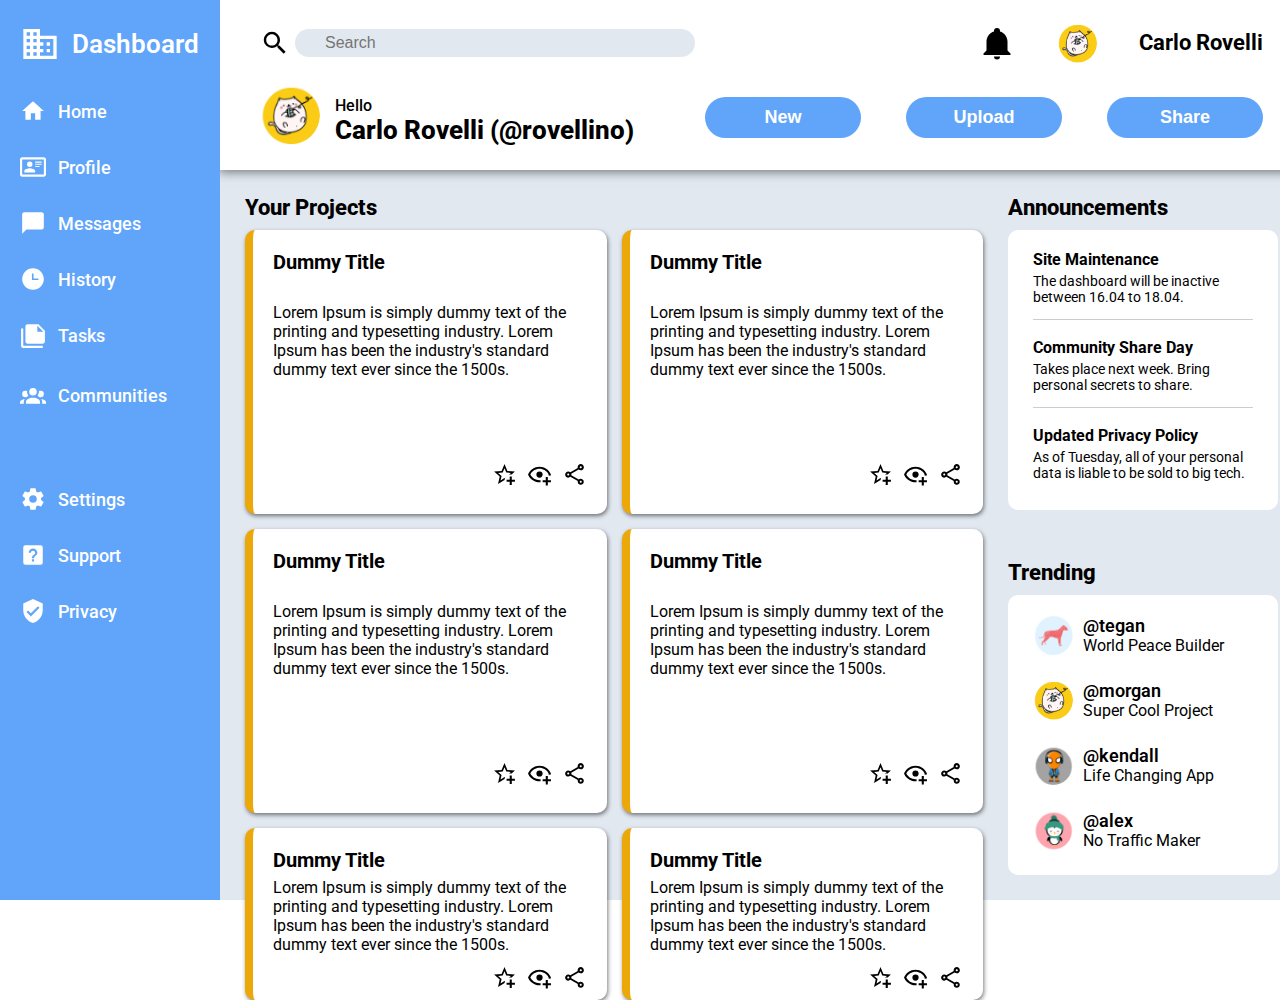
==== commit ed58c098: "Add responsive styling via psuedo-classes" ====
--- a/index.html
+++ b/index.html
@@ -146,18 +146,20 @@
 
 		<header>
 			<div class="searchbar-container">
-				<svg
-					class="black-icons"
-					id="search-icon"
-					xmlns="http://www.w3.org/2000/svg"
-					viewBox="0 0 24 24"
-				>
-					<title>magnify</title>
-					<path
-						d="M9.5,3A6.5,6.5 0 0,1 16,9.5C16,11.11 15.41,12.59 14.44,13.73L14.71,14H15.5L20.5,19L19,20.5L14,15.5V14.71L13.73,14.44C12.59,15.41 11.11,16 9.5,16A6.5,6.5 0 0,1 3,9.5A6.5,6.5 0 0,1 9.5,3M9.5,5C7,5 5,7 5,9.5C5,12 7,14 9.5,14C12,14 14,12 14,9.5C14,7 12,5 9.5,5Z"
-					/>
-				</svg>
-				<input type="search" />
+				<button id="search-button">
+					<svg
+						class="black-icons"
+						id="search-icon"
+						xmlns="http://www.w3.org/2000/svg"
+						viewBox="0 0 24 24"
+					>
+						<title>magnify</title>
+						<path
+							d="M9.5,3A6.5,6.5 0 0,1 16,9.5C16,11.11 15.41,12.59 14.44,13.73L14.71,14H15.5L20.5,19L19,20.5L14,15.5V14.71L13.73,14.44C12.59,15.41 11.11,16 9.5,16A6.5,6.5 0 0,1 3,9.5A6.5,6.5 0 0,1 9.5,3M9.5,5C7,5 5,7 5,9.5C5,12 7,14 9.5,14C12,14 14,12 14,9.5C14,7 12,5 9.5,5Z"
+						/>
+					</svg>
+				</button>
+				<input type="search" placeholder="Search" />
 			</div>
 
 			<div class="alerts-container">
--- a/style.css
+++ b/style.css
@@ -23,7 +23,7 @@
 	font-family: roboto, sans-serif;
 
 	display: grid;
-	grid-template: 2fr 8fr / minmax(200px, 15%) minmax(auto, 85%);
+	grid-template: 2fr 8fr / minmax(220px, 15%) minmax(auto, 85%);
 
 	grid-template-areas:
 		"sidebar header"
@@ -127,6 +127,14 @@
 #search-icon {
 	height: 30px;
 	aspect-ratio: 1/1;
+}
+
+#search-button {
+	border: none;
+	background-color: white;
+	height: 30px;
+	aspect-ratio: 1/1;
+	cursor: pointer;
 }
 
 input[type="search"] {
@@ -137,6 +145,16 @@
 	min-width: 400px;
 	height: 28px;
 	grid-column: span 1;
+	padding-left: 20px;
+}
+
+input[type="search"]::placeholder {
+	padding: 10px;
+}
+
+input[type="search"]:focus {
+	outline: solid 2px #60a5fa;
+	box-shadow: 1px 1px 10px #60a5fa;
 }
 
 /* alerts-container */
@@ -373,3 +391,57 @@
 	font-weight: 600;
 	font-size: 18px;
 }
+/* ////////////// */
+/* Pseudo-classes */
+/* ////////////// */
+
+/* Sidebar */
+
+.nav-row-container:nth-child(n + 2):hover {
+	transform: scale(1.07);
+	transition-delay: 0.6ms;
+	cursor: pointer;
+}
+
+/* Header */
+
+#search-button:hover,
+#top-right-username:hover,
+.black-icons:hover,
+.social-icons:hover,
+#profile-pic-alerts:hover,
+#profile-pic-user:hover {
+	transform: scale(1.1);
+	transition-delay: 8ms;
+	cursor: pointer;
+}
+
+input[type="search"]:focus {
+	outline: solid 2px #60a5fa;
+	box-shadow: 1px 1px 10px #60a5fa;
+	transform: scale(1.01);
+	transition-delay: 8ms;
+}
+
+.header-buttons:hover {
+	border: 1px solid rgb(193, 185, 185);
+	box-shadow: 0px 0px 0px 1px rgb(236, 167, 8);
+}
+
+.project-cards:active,
+.header-buttons:active {
+	border: 1px solid rgb(193, 185, 185);
+	box-shadow: 0px 0px 0px 3px rgb(236, 167, 8);
+}
+
+/* Main */
+
+.project-cards:hover,
+.trending-card:hover {
+	cursor: pointer;
+	transform: scale(1.07);
+}
+
+.project-cards h3:hover {
+	text-decoration: underline;
+}
